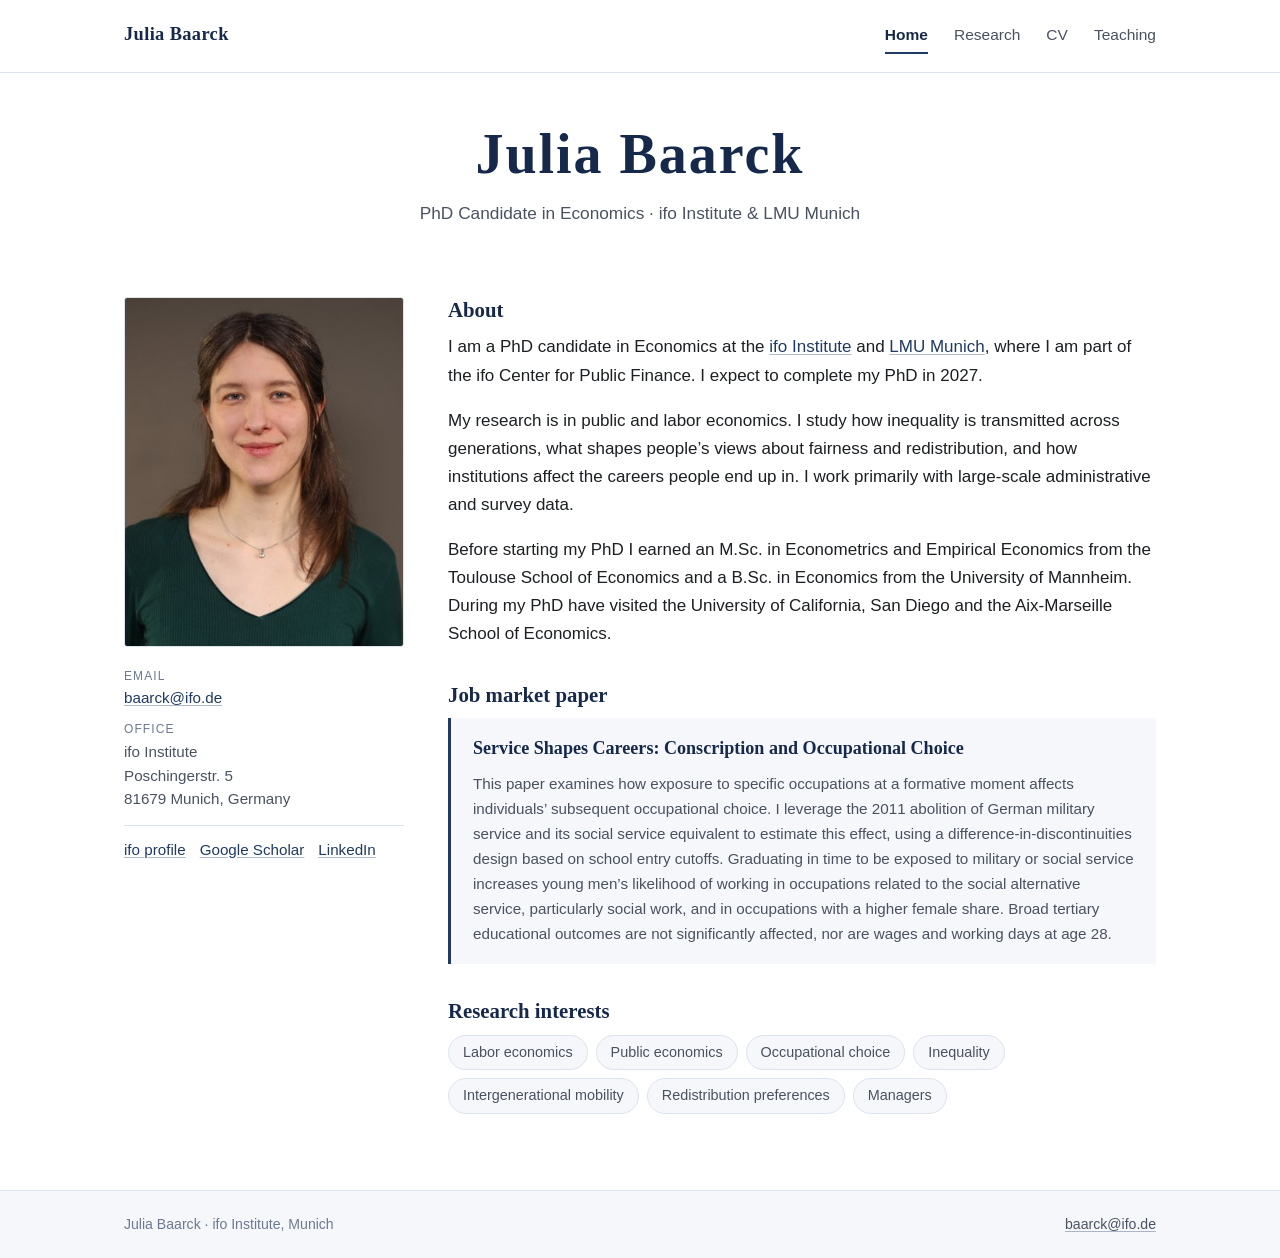
==== index.html @ 14f66bbe "Add Google site verification, robots.txt and sitemap Verification meta tag on the home page so the s" ====
﻿<!DOCTYPE html>
<html lang="en">
<head>
<meta charset="utf-8">
<meta name="viewport" content="width=device-width, initial-scale=1">
<meta name="google-site-verification" content="G9lPtcSkA3HFC1b81AgLhTa5K02w3eay-UPARLHapBk">
<title>Julia Baarck | PhD Candidate in Economics, ifo Institute &amp; LMU Munich</title>
<meta name="description" content="Julia Baarck is a PhD candidate in economics at the ifo Institute and LMU Munich, working on public economics, labor economics, inequality and intergenerational mobility.">
<link rel="canonical" href="https://juliabaarck.github.io/">
<meta property="og:type" content="website">
<meta property="og:title" content="Julia Baarck | PhD Candidate in Economics">
<meta property="og:description" content="PhD candidate at the ifo Institute and LMU Munich. Public economics, labor economics, inequality and intergenerational mobility.">
<meta property="og:url" content="https://juliabaarck.github.io/">
<meta property="og:image" content="https://juliabaarck.github.io/assets/img/julia-baarck.jpg">
<meta name="twitter:card" content="summary">
<link rel="stylesheet" href="assets/css/style.css">
</head>
<body>

<a class="skip-link" href="#main">Skip to content</a>

<header class="site-header">
  <div class="wrap">
    <a class="site-title" href="index.html">Julia Baarck</a>
    <nav class="site-nav" aria-label="Main">
      <a href="index.html" aria-current="page">Home</a>
      <a href="research.html">Research</a>
      <a href="cv.html">CV</a>
      <a href="teaching.html">Teaching</a>
    </nav>
  </div>
</header>

<div class="wrap">
  <div class="masthead">
    <h1>Julia Baarck</h1>
    <p class="role">PhD Candidate in Economics &middot; ifo Institute &amp; LMU Munich</p>
  </div>
</div>

<main id="main">
<div class="wrap">

  <div class="intro">

    <!-- Left column: photo, contact details, profile links. -->
    <aside class="intro-aside">
      <img class="portrait" src="assets/img/julia-baarck.jpg" width="380" height="475"
           alt="Portrait of Julia Baarck">

      <div class="contact">
        <p>
          <span class="label">Email</span>
          <a href="mailto:baarck@ifo.de">baarck@ifo.de</a>
        </p>
        <p>
          <span class="label">Office</span>
          ifo Institute<br>
          Poschingerstr. 5<br>
          81679 Munich, Germany
        </p>
        <p class="profile-links">
          <a href="https://www.ifo.de/baarck-j" target="_blank" rel="noopener">ifo profile</a>
          <a href="https://scholar.google.com/citations?user=0QjPz9YAAAAJ&amp;hl=en" target="_blank" rel="noopener">Google Scholar</a>
          <a href="https://www.linkedin.com/in/julia-baarck/?locale=en" target="_blank" rel="noopener">LinkedIn</a>
        </p>
      </div>
    </aside>

    <!-- Right column: bio and headline information. -->
    <div class="intro-body">

      <h2>About</h2>
      <p>
        I am a PhD candidate in Economics at the
        <a href="https://www.ifo.de/en" target="_blank" rel="noopener">ifo Institute</a> and
        <a href="https://www.en.econ.lmu.de/" target="_blank" rel="noopener">LMU Munich</a>, where I am part of the ifo Center
        for Public Finance. I expect to complete my PhD in 2027.
      </p>
      <p>
        My research is in public and labor economics. I study how inequality is transmitted
        across generations, what shapes people&rsquo;s views about fairness and redistribution,
        and how institutions affect the careers people end up in. I work primarily with
        large-scale administrative and survey data.
      </p>
      <p>
        Before starting my PhD I earned an M.Sc. in Econometrics and Empirical Economics from
        the Toulouse School of Economics and a B.Sc. in Economics from the University of
        Mannheim. During my PhD have visited the University of California, San Diego and the Aix-Marseille
        School of Economics.
      </p>

      <h2>Job market paper</h2>
      <div class="jmp-card">
        <a class="title" href="research.html#jmp">Service Shapes Careers: Conscription and Occupational Choice</a>
        <p>
          This paper examines how exposure to specific occupations at a formative moment affects
          individuals&rsquo; subsequent occupational choice. I leverage the 2011 abolition of
          German military service and its social service equivalent to estimate this effect,
          using a difference-in-discontinuities design based on school entry cutoffs. Graduating
          in time to be exposed to military or social service increases young men&rsquo;s
          likelihood of working in occupations related to the social alternative service,
          particularly social work, and in occupations with a higher female share. Broad tertiary
          educational outcomes are not significantly affected, nor are wages and working days at
          age 28.
        </p>
      </div>

      <h2>Research interests</h2>
      <ul class="interests">
        <li>Labor economics</li>
        <li>Public economics</li>
        <li>Occupational choice</li>
        <li>Inequality</li>
        <li>Intergenerational mobility</li>
        <li>Redistribution preferences</li>
        <li>Managers</li>
      </ul>

      <!-- ===================================================================
           REFERENCES  --  fill in and delete these two comment lines to show.

           Add each referee as a list item, e.g.:

      <h2>References</h2>
      <ul class="fact-list">
        <li>
          <span class="when">Advisor</span>
          <span class="what">
            Prof. Dr. Firstname Lastname &mdash; ifo Institute &amp; LMU Munich,
            <a href="mailto:name@example.org">name@example.org</a>
          </span>
        </li>
      </ul>

           =================================================================== -->

    </div>
  </div>

</div>
</main>

<footer class="site-footer">
  <div class="wrap">
    <span>Julia Baarck &middot; ifo Institute, Munich</span>
    <span><a href="mailto:baarck@ifo.de">baarck@ifo.de</a></span>
  </div>
</footer>

</body>
</html>
---- assets/css/style.css ----
/* ==========================================================================
   juliabaarck.github.io -- the site's only stylesheet.

   Deliberately dependency-free: no framework, no external fonts, no JS.
   Sections below, in order:
     1. Tokens          5. Home page
     2. Base            6. Research page
     3. Layout          7. CV page
     4. Header / nav    8. Footer
     9. Responsive
   ========================================================================== */

/* 1. Tokens ---------------------------------------------------------------- */

:root {
  /* Navy is lifted from Julia's own Stata figures so the charts sit naturally
     inside the page rather than fighting it. Crimson matches their zero-lines
     and is used only for the job-market flag. */
  --navy: #1f3b63;
  --navy-dark: #16294a;
  --crimson: #a4243b;

  --ink: #1c1f23;
  --ink-soft: #4a5260;
  --ink-faint: #6b7a90;

  --page: #ffffff;
  --tint: #f5f7fa;
  --rule: #dde3ec;

  --serif: "Iowan Old Style", "Palatino Linotype", Palatino, "Book Antiqua",
    Georgia, "Times New Roman", serif;
  --sans: -apple-system, BlinkMacSystemFont, "Segoe UI", Roboto, "Helvetica Neue",
    Arial, sans-serif;

  --measure: 1080px;   /* main content column */
  --gutter: 24px;
}

/* 2. Base ------------------------------------------------------------------ */

*,
*::before,
*::after { box-sizing: border-box; }

html { -webkit-text-size-adjust: 100%; }

body {
  margin: 0;
  background: var(--page);
  color: var(--ink);
  font-family: var(--sans);
  font-size: 17px;
  line-height: 1.65;
  text-rendering: optimizeLegibility;
  -webkit-font-smoothing: antialiased;
}

h1, h2, h3, h4 {
  font-family: var(--serif);
  font-weight: 600;
  line-height: 1.25;
  color: var(--navy-dark);
  margin: 0 0 0.5em;
}

p { margin: 0 0 1em; }
p:last-child { margin-bottom: 0; }

a {
  color: var(--navy);
  text-decoration-color: rgba(31, 59, 99, 0.35);
  text-underline-offset: 2px;
}
a:hover { color: var(--crimson); text-decoration-color: currentColor; }

a:focus-visible,
.button:focus-visible {
  outline: 2px solid var(--crimson);
  outline-offset: 2px;
  border-radius: 2px;
}

img { max-width: 100%; height: auto; display: block; }

/* Screen-reader-only text (skip link, icon labels). */
.visually-hidden {
  position: absolute;
  width: 1px; height: 1px;
  padding: 0; margin: -1px;
  overflow: hidden;
  clip: rect(0 0 0 0);
  white-space: nowrap;
  border: 0;
}

.skip-link {
  position: absolute;
  left: -9999px;
  top: 0;
  z-index: 10;
  background: var(--navy);
  color: #fff;
  padding: 10px 16px;
  text-decoration: none;
}
.skip-link:focus { left: 8px; top: 8px; color: #fff; }

/* 3. Layout ---------------------------------------------------------------- */

.wrap {
  max-width: var(--measure);
  margin: 0 auto;
  padding: 0 var(--gutter);
}

main { padding: 40px 0 8px; }

.section { margin: 0 0 52px; }
.section:last-of-type { margin-bottom: 24px; }

/* Section headings sit on a hairline rule -- the standard academic-page look,
   done with a border rather than a decorative element. */
.section > h2 {
  font-size: 1.45rem;
  letter-spacing: 0.01em;
  padding-bottom: 8px;
  margin-bottom: 26px;
  border-bottom: 2px solid var(--rule);
}

/* 4. Header / nav ---------------------------------------------------------- */

.site-header {
  border-bottom: 1px solid var(--rule);
  background: var(--page);
}

.site-header .wrap {
  display: flex;
  flex-wrap: wrap;
  align-items: baseline;
  justify-content: space-between;
  gap: 6px 28px;
  padding-top: 18px;
  padding-bottom: 18px;
}

.site-title {
  font-family: var(--serif);
  font-size: 1.15rem;
  font-weight: 600;
  color: var(--navy-dark);
  text-decoration: none;
  letter-spacing: 0.02em;
  white-space: nowrap;
}
.site-title:hover { color: var(--crimson); }

.site-nav {
  display: flex;
  flex-wrap: wrap;
  gap: 4px 26px;
}

.site-nav a {
  font-size: 0.97rem;
  text-decoration: none;
  color: var(--ink-soft);
  padding: 4px 0;
  border-bottom: 2px solid transparent;
}
.site-nav a:hover { color: var(--navy); }

.site-nav a[aria-current="page"] {
  color: var(--navy-dark);
  font-weight: 600;
  border-bottom-color: var(--navy);
}

/* 5. Home page ------------------------------------------------------------- */

.masthead {
  text-align: center;
  padding: 46px 0 30px;
}

.masthead h1 {
  font-size: clamp(2.4rem, 6vw, 3.5rem);
  letter-spacing: 0.035em;
  margin-bottom: 10px;
}

.masthead .role {
  font-size: 1.08rem;
  color: var(--ink-soft);
  margin: 0;
}

/* Photo left, text right -- collapses to a single column on narrow screens. */
.intro {
  display: grid;
  grid-template-columns: 280px 1fr;
  gap: 44px;
  align-items: start;
  padding-bottom: 8px;
}

.intro-aside { position: sticky; top: 24px; }

.portrait {
  width: 100%;
  border-radius: 3px;
  border: 1px solid var(--rule);
}

.contact {
  margin-top: 20px;
  font-size: 0.95rem;
  line-height: 1.55;
  color: var(--ink-soft);
}
.contact p { margin-bottom: 0.7em; }
.contact .label {
  display: block;
  font-size: 0.75rem;
  text-transform: uppercase;
  letter-spacing: 0.09em;
  color: var(--ink-faint);
  margin-bottom: 1px;
}

/* Plain profile links under the address -- deliberately not buttons, so they
   don't compete with the navigation at the top of the page. */
.profile-links {
  display: flex;
  flex-wrap: wrap;
  gap: 4px 14px;
  margin-top: 14px;
  padding-top: 12px;
  border-top: 1px solid var(--rule);
}

.button {
  display: inline-block;
  text-align: center;
  padding: 11px 18px;
  border-radius: 3px;
  font-size: 0.95rem;
  font-weight: 600;
  text-decoration: none;
  border: 1px solid var(--navy);
  color: var(--navy);
  background: transparent;
  transition: background-color 0.15s ease, color 0.15s ease;
}
.button:hover { background: var(--navy); color: #fff; }

.button--solid { background: var(--navy); color: #fff; }
.button--solid:hover { background: var(--navy-dark); border-color: var(--navy-dark); color: #fff; }

.intro-body > h2 {
  font-size: 1.3rem;
  margin-top: 34px;
}
.intro-body > h2:first-child { margin-top: 0; }

/* Research-interest chips. */
.interests {
  list-style: none;
  display: flex;
  flex-wrap: wrap;
  gap: 8px;
  margin: 0 0 4px;
  padding: 0;
}
.interests li {
  background: var(--tint);
  border: 1px solid var(--rule);
  border-radius: 999px;
  padding: 5px 14px;
  font-size: 0.9rem;
  color: var(--ink-soft);
}

/* The job-market paper callout on the home page. */
.jmp-card {
  border-left: 3px solid var(--navy);
  background: var(--tint);
  padding: 18px 22px;
  border-radius: 0 3px 3px 0;
}
.jmp-card .title {
  font-family: var(--serif);
  font-size: 1.13rem;
  font-weight: 600;
  color: var(--navy-dark);
  display: block;
  line-height: 1.35;
  margin-bottom: 10px;
  text-decoration: none;
}
.jmp-card .title:hover { color: var(--crimson); text-decoration: underline; }
.jmp-card p {
  font-size: 0.95rem;
  color: var(--ink-soft);
  margin: 0;
}

.fact-list {
  list-style: none;
  margin: 0;
  padding: 0;
}
.fact-list li {
  padding: 9px 0;
  border-bottom: 1px solid var(--rule);
  display: flex;
  flex-wrap: wrap;
  gap: 4px 16px;
}
.fact-list li:last-child { border-bottom: 0; }
.fact-list .when {
  /* Wide enough for the longest entry ("2016, 2019, 2020") to stay on one line. */
  flex: 0 0 136px;
  color: var(--ink-faint);
  font-size: 0.92rem;
  font-variant-numeric: tabular-nums;
}
.fact-list .what { flex: 1 1 260px; }

/* 6. Research page --------------------------------------------------------- */

.paper {
  display: grid;
  grid-template-columns: 1fr 360px;
  gap: 38px;
  align-items: start;
  padding-bottom: 34px;
  margin-bottom: 34px;
  border-bottom: 1px solid var(--rule);
}

/* Entries with no figure simply span the full width -- no empty column. */
.paper--nofigure { grid-template-columns: 1fr; }

.section .paper:last-child { border-bottom: 0; margin-bottom: 0; padding-bottom: 6px; }

.paper h3 {
  font-size: 1.22rem;
  margin-bottom: 6px;
}
.paper h3 a { text-decoration: none; }

.paper .authors {
  color: var(--ink-soft);
  font-size: 0.97rem;
  margin-bottom: 8px;
}

.paper .status {
  font-size: 0.9rem;
  font-style: italic;
  color: var(--ink-faint);
  margin-bottom: 12px;
}

/* Accepted / R&R badges read at a glance in a long list. */
.badge {
  display: inline-block;
  font-style: normal;
  font-size: 0.76rem;
  font-weight: 700;
  letter-spacing: 0.06em;
  text-transform: uppercase;
  padding: 3px 9px;
  border-radius: 3px;
  background: rgba(31, 59, 99, 0.08);
  color: var(--navy);
  margin-right: 8px;
  vertical-align: 1px;
}
.abstract {
  font-size: 0.97rem;
  color: var(--ink-soft);
  margin-bottom: 14px;
}

.paper-links {
  display: flex;
  flex-wrap: wrap;
  gap: 8px 10px;
  margin: 0;
  padding: 0;
  list-style: none;
}
.paper-links a {
  display: inline-block;
  font-size: 0.87rem;
  font-weight: 600;
  text-decoration: none;
  padding: 5px 13px;
  border: 1px solid var(--rule);
  border-radius: 3px;
  color: var(--navy);
  background: var(--page);
}
.paper-links a:hover {
  background: var(--navy);
  border-color: var(--navy);
  color: #fff;
}

/* Press pickup, listed under a paper's own links. Deliberately lighter than
   .paper-links so the paper itself stays the primary call to action. */
.media {
  display: flex;
  flex-wrap: wrap;
  align-items: baseline;
  gap: 4px 14px;
  margin: 12px 0 0;
  font-size: 0.89rem;
}
.media-label {
  font-size: 0.72rem;
  text-transform: uppercase;
  letter-spacing: 0.1em;
  color: var(--ink-faint);
}
.media a { color: var(--ink-soft); }
.media a:hover { color: var(--crimson); }

.compact-list .media { margin-top: 8px; }

.paper-figure { margin: 0; }
.paper-figure img {
  width: 100%;
  border: 1px solid var(--rule);
  border-radius: 3px;
  background: #fff;
}
.paper-figure figcaption {
  font-size: 0.82rem;
  color: var(--ink-faint);
  margin-top: 8px;
  line-height: 1.45;
}

/* Policy work and other compact lists. */
.compact-list { list-style: none; margin: 0; padding: 0; }
.compact-list > li {
  padding: 14px 0;
  border-bottom: 1px solid var(--rule);
}
.compact-list > li:last-child { border-bottom: 0; }
.compact-list .title {
  font-family: var(--serif);
  font-size: 1.05rem;
  font-weight: 600;
  color: var(--navy-dark);
  display: block;
  margin-bottom: 3px;
  line-height: 1.35;
}
.compact-list .meta {
  font-size: 0.92rem;
  color: var(--ink-soft);
}

.lede {
  font-size: 1.02rem;
  color: var(--ink-soft);
  max-width: 68ch;
  margin-bottom: 34px;
}

.page-title {
  font-size: clamp(1.9rem, 4.5vw, 2.5rem);
  margin: 30px 0 10px;
}

/* 7. CV page --------------------------------------------------------------- */

.cv-actions {
  display: flex;
  flex-wrap: wrap;
  align-items: center;
  gap: 14px 18px;
  margin-bottom: 34px;
}
.cv-actions .button { padding: 12px 24px; }
.cv-actions .updated {
  font-size: 0.9rem;
  color: var(--ink-faint);
}

/* Page images rather than an embedded PDF viewer: they paint immediately and
   behave the same in every browser. */
.cv-pages {
  display: flex;
  flex-direction: column;
  gap: 24px;
  margin: 0 0 8px;
  max-width: 860px;
}
.cv-pages a { display: block; }
.cv-pages img {
  width: 100%;
  border: 1px solid var(--rule);
  border-radius: 3px;
  box-shadow: 0 1px 4px rgba(28, 31, 35, 0.07);
}
.cv-pages a:hover img { border-color: var(--navy); }

.cv-hint {
  margin-top: 14px;
  font-size: 0.88rem;
  color: var(--ink-faint);
}

/* 8. Footer ---------------------------------------------------------------- */

.site-footer {
  margin-top: 56px;
  border-top: 1px solid var(--rule);
  background: var(--tint);
}
.site-footer .wrap {
  display: flex;
  flex-wrap: wrap;
  justify-content: space-between;
  gap: 6px 24px;
  padding-top: 22px;
  padding-bottom: 22px;
  font-size: 0.88rem;
  color: var(--ink-faint);
}
.site-footer a { color: var(--ink-soft); }

/* 9. Responsive ------------------------------------------------------------ */

@media (max-width: 900px) {
  .paper { grid-template-columns: 1fr 300px; gap: 30px; }
  .intro { grid-template-columns: 240px 1fr; gap: 34px; }
}

@media (max-width: 760px) {
  body { font-size: 16px; }
  main { padding-top: 26px; }
  .masthead { padding: 32px 0 24px; }

  .intro { grid-template-columns: 1fr; gap: 28px; }
  .intro-aside {
    position: static;
    max-width: 260px;
    margin: 0 auto;
    text-align: center;
  }
  .contact .label { justify-content: center; }

  /* Figure moves below the text on narrow screens, matching reading order. */
  .paper { grid-template-columns: 1fr; gap: 22px; }
  .paper-figure { max-width: 460px; }

  .section { margin-bottom: 40px; }
  .fact-list .when { flex-basis: 100%; }
}

@media (max-width: 420px) {
  :root { --gutter: 18px; }
  .site-header .wrap { flex-direction: column; align-items: flex-start; }
  .site-nav { gap: 4px 18px; }
}

/* Printing the CV page or research list should not waste ink on chrome. */
@media print {
  .site-header, .site-footer, .cv-actions, .skip-link { display: none; }
  body { font-size: 11pt; }
  .paper { break-inside: avoid; border-bottom: 0; }
  a { text-decoration: none; color: var(--ink); }
}
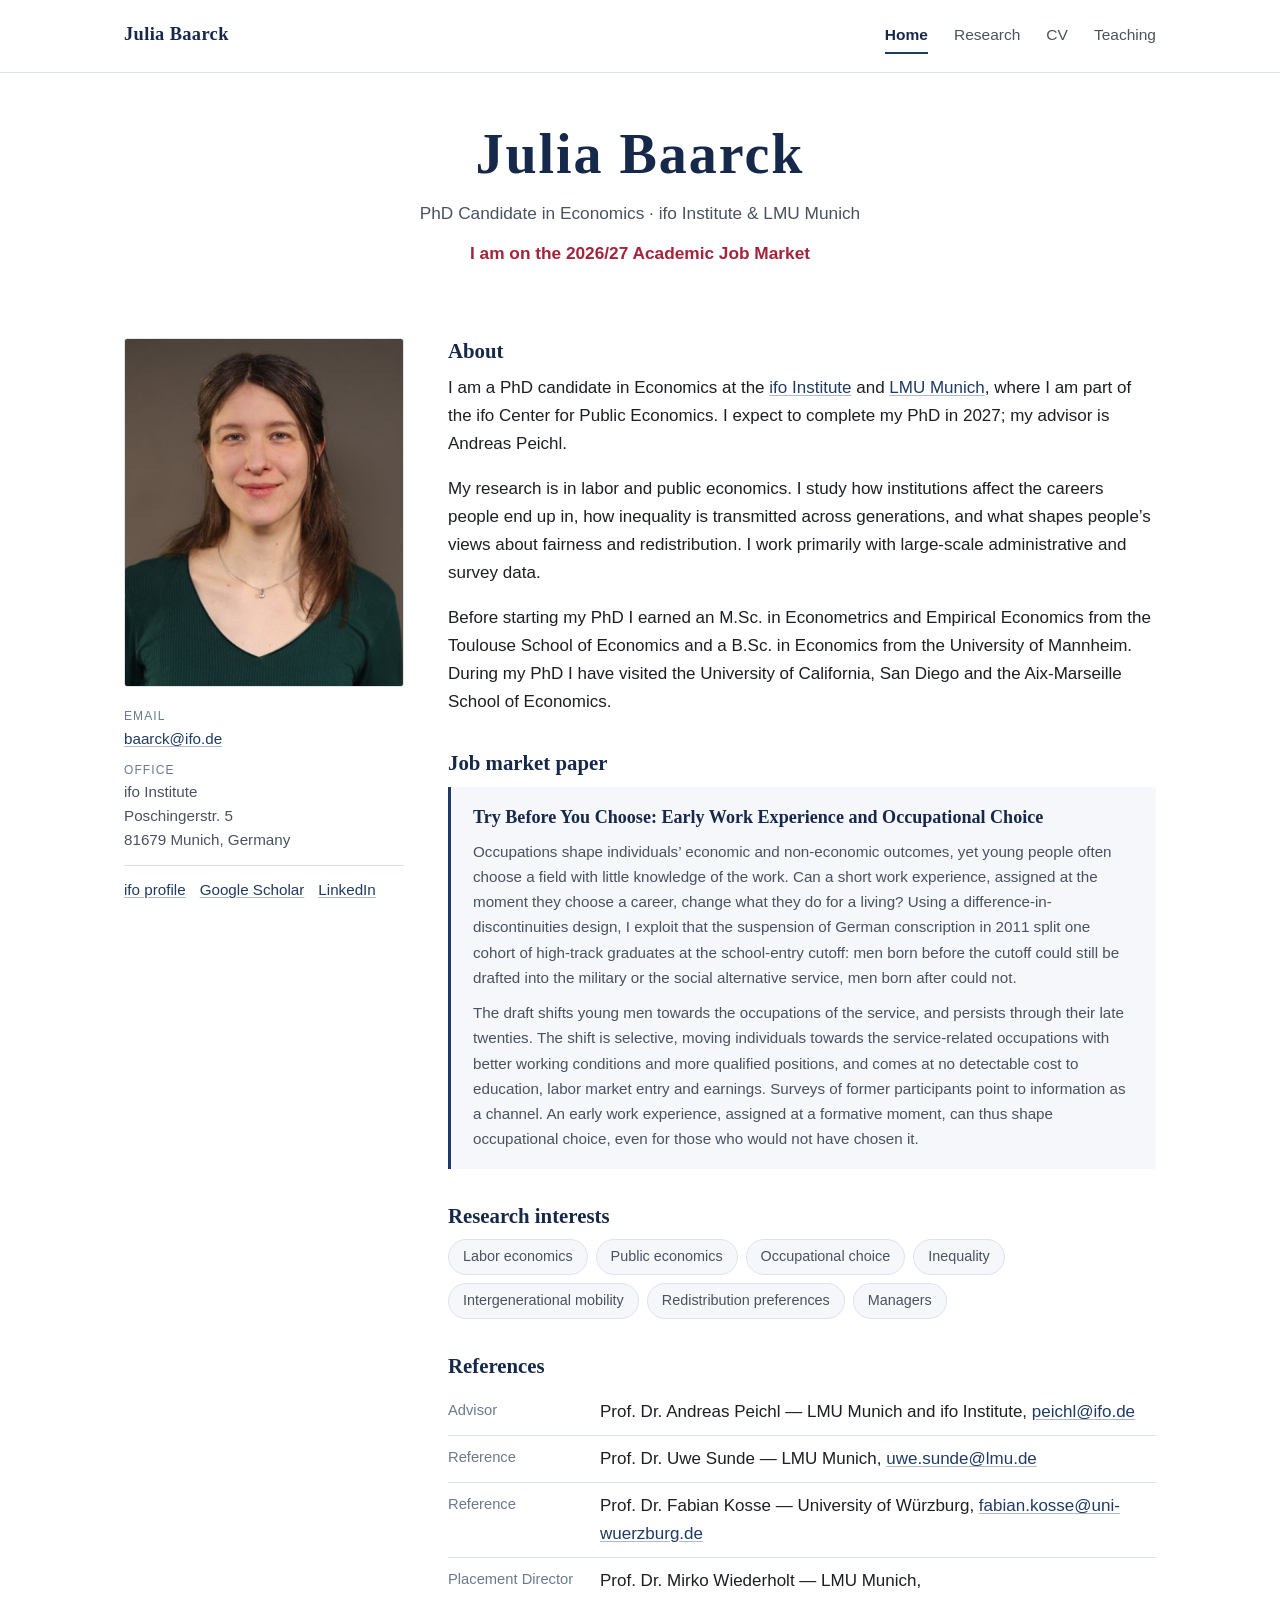
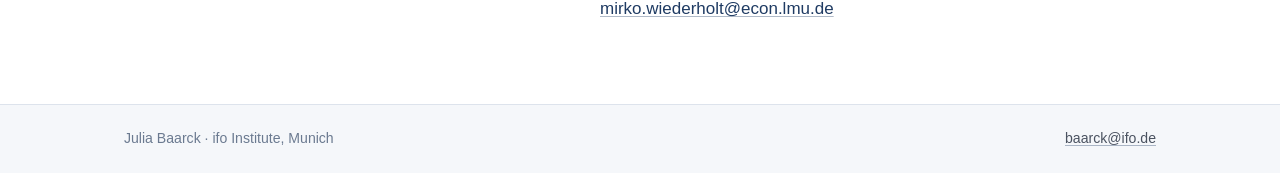
==== commit 5df0bde8: "Update site to new CV for the 2026/27 job market - Replace CV PDF and regenerate CV page images - Ho" ====
--- a/index.html
+++ b/index.html
@@ -35,6 +35,7 @@
   <div class="masthead">
     <h1>Julia Baarck</h1>
     <p class="role">PhD Candidate in Economics &middot; ifo Institute &amp; LMU Munich</p>
+    <p class="job-market">I am on the 2026/27 Academic Job Market</p>
   </div>
 </div>
 
@@ -75,34 +76,40 @@
         I am a PhD candidate in Economics at the
         <a href="https://www.ifo.de/en" target="_blank" rel="noopener">ifo Institute</a> and
         <a href="https://www.en.econ.lmu.de/" target="_blank" rel="noopener">LMU Munich</a>, where I am part of the ifo Center
-        for Public Finance. I expect to complete my PhD in 2027.
+        for Public Economics. I expect to complete my PhD in 2027; my advisor is Andreas Peichl.
       </p>
       <p>
-        My research is in public and labor economics. I study how inequality is transmitted
-        across generations, what shapes people&rsquo;s views about fairness and redistribution,
-        and how institutions affect the careers people end up in. I work primarily with
+        My research is in labor and public economics. I study how institutions affect the careers people end up in, how inequality is transmitted
+        across generations, and what shapes people&rsquo;s views about fairness and redistribution. I work primarily with
         large-scale administrative and survey data.
       </p>
       <p>
         Before starting my PhD I earned an M.Sc. in Econometrics and Empirical Economics from
         the Toulouse School of Economics and a B.Sc. in Economics from the University of
-        Mannheim. During my PhD have visited the University of California, San Diego and the Aix-Marseille
+        Mannheim. During my PhD I have visited the University of California, San Diego and the Aix-Marseille
         School of Economics.
       </p>
 
       <h2>Job market paper</h2>
       <div class="jmp-card">
-        <a class="title" href="research.html#jmp">Service Shapes Careers: Conscription and Occupational Choice</a>
+        <a class="title" href="research.html#jmp">Try Before You Choose: Early Work Experience and Occupational Choice</a>
         <p>
-          This paper examines how exposure to specific occupations at a formative moment affects
-          individuals&rsquo; subsequent occupational choice. I leverage the 2011 abolition of
-          German military service and its social service equivalent to estimate this effect,
-          using a difference-in-discontinuities design based on school entry cutoffs. Graduating
-          in time to be exposed to military or social service increases young men&rsquo;s
-          likelihood of working in occupations related to the social alternative service,
-          particularly social work, and in occupations with a higher female share. Broad tertiary
-          educational outcomes are not significantly affected, nor are wages and working days at
-          age 28.
+          Occupations shape individuals&rsquo; economic and non-economic outcomes, yet young people
+          often choose a field with little knowledge of the work. Can a short work experience,
+          assigned at the moment they choose a career, change what they do for a living? Using a
+          difference-in-discontinuities design, I exploit that the suspension of German conscription
+          in 2011 split one cohort of high-track graduates at the school-entry cutoff: men born
+          before the cutoff could still be drafted into the military or the social alternative
+          service, men born after could not.
+        </p>
+        <p>
+          The draft shifts young men towards the occupations of the service, and persists through
+          their late twenties. The shift is selective, moving individuals towards the
+          service-related occupations with better working conditions and more qualified positions,
+          and comes at no detectable cost to education, labor market entry and earnings. Surveys of
+          former participants point to information as a channel. An early work experience, assigned
+          at a formative moment, can thus shape occupational choice, even for those who would not
+          have chosen it.
         </p>
       </div>
 
@@ -117,23 +124,37 @@
         <li>Managers</li>
       </ul>
 
-      <!-- ===================================================================
-           REFERENCES  --  fill in and delete these two comment lines to show.
-
-           Add each referee as a list item, e.g.:
-
       <h2>References</h2>
       <ul class="fact-list">
         <li>
           <span class="when">Advisor</span>
           <span class="what">
-            Prof. Dr. Firstname Lastname &mdash; ifo Institute &amp; LMU Munich,
-            <a href="mailto:name@example.org">name@example.org</a>
+            Prof. Dr. Andreas Peichl &mdash; LMU Munich and ifo Institute,
+            <a href="mailto:peichl@ifo.de">peichl@ifo.de</a>
+          </span>
+        </li>
+        <li>
+          <span class="when">Reference</span>
+          <span class="what">
+            Prof. Dr. Uwe Sunde &mdash; LMU Munich,
+            <a href="mailto:uwe.sunde@lmu.de">uwe.sunde@lmu.de</a>
+          </span>
+        </li>
+        <li>
+          <span class="when">Reference</span>
+          <span class="what">
+            Prof. Dr. Fabian Kosse &mdash; University of W&uuml;rzburg,
+            <a href="mailto:fabian.kosse@uni-wuerzburg.de">fabian.kosse@uni-wuerzburg.de</a>
+          </span>
+        </li>
+        <li>
+          <span class="when">Placement Director</span>
+          <span class="what">
+            Prof. Dr. Mirko Wiederholt &mdash; LMU Munich,
+            <a href="mailto:mirko.wiederholt@econ.lmu.de">mirko.wiederholt@econ.lmu.de</a>
           </span>
         </li>
       </ul>
-
-           =================================================================== -->
 
     </div>
   </div>
--- a/assets/css/style.css
+++ b/assets/css/style.css
@@ -197,6 +197,13 @@
   margin: 0;
 }
 
+.masthead .job-market {
+  margin: 12px 0 0;
+  font-size: 1.08rem;
+  color: var(--crimson);
+  font-weight: 600;
+}
+
 /* Photo left, text right -- collapses to a single column on narrow screens. */
 .intro {
   display: grid;
@@ -306,6 +313,7 @@
   color: var(--ink-soft);
   margin: 0;
 }
+.jmp-card p + p { margin-top: 0.7em; }
 
 .fact-list {
   list-style: none;
@@ -445,6 +453,20 @@
   margin-top: 8px;
   line-height: 1.45;
 }
+/* Multi-panel figures: a title over the whole figure, a label over each panel. */
+.paper-figure .figure-title {
+  font-size: 0.88rem;
+  font-weight: 600;
+  color: var(--ink-soft);
+  margin: 0 0 8px;
+  line-height: 1.4;
+}
+.paper-figure .panel-label {
+  font-size: 0.8rem;
+  color: var(--ink-faint);
+  margin: 10px 0 4px;
+}
+.paper-figure .figure-title + .panel-label { margin-top: 0; }
 
 /* Policy work and other compact lists. */
 .compact-list { list-style: none; margin: 0; padding: 0; }
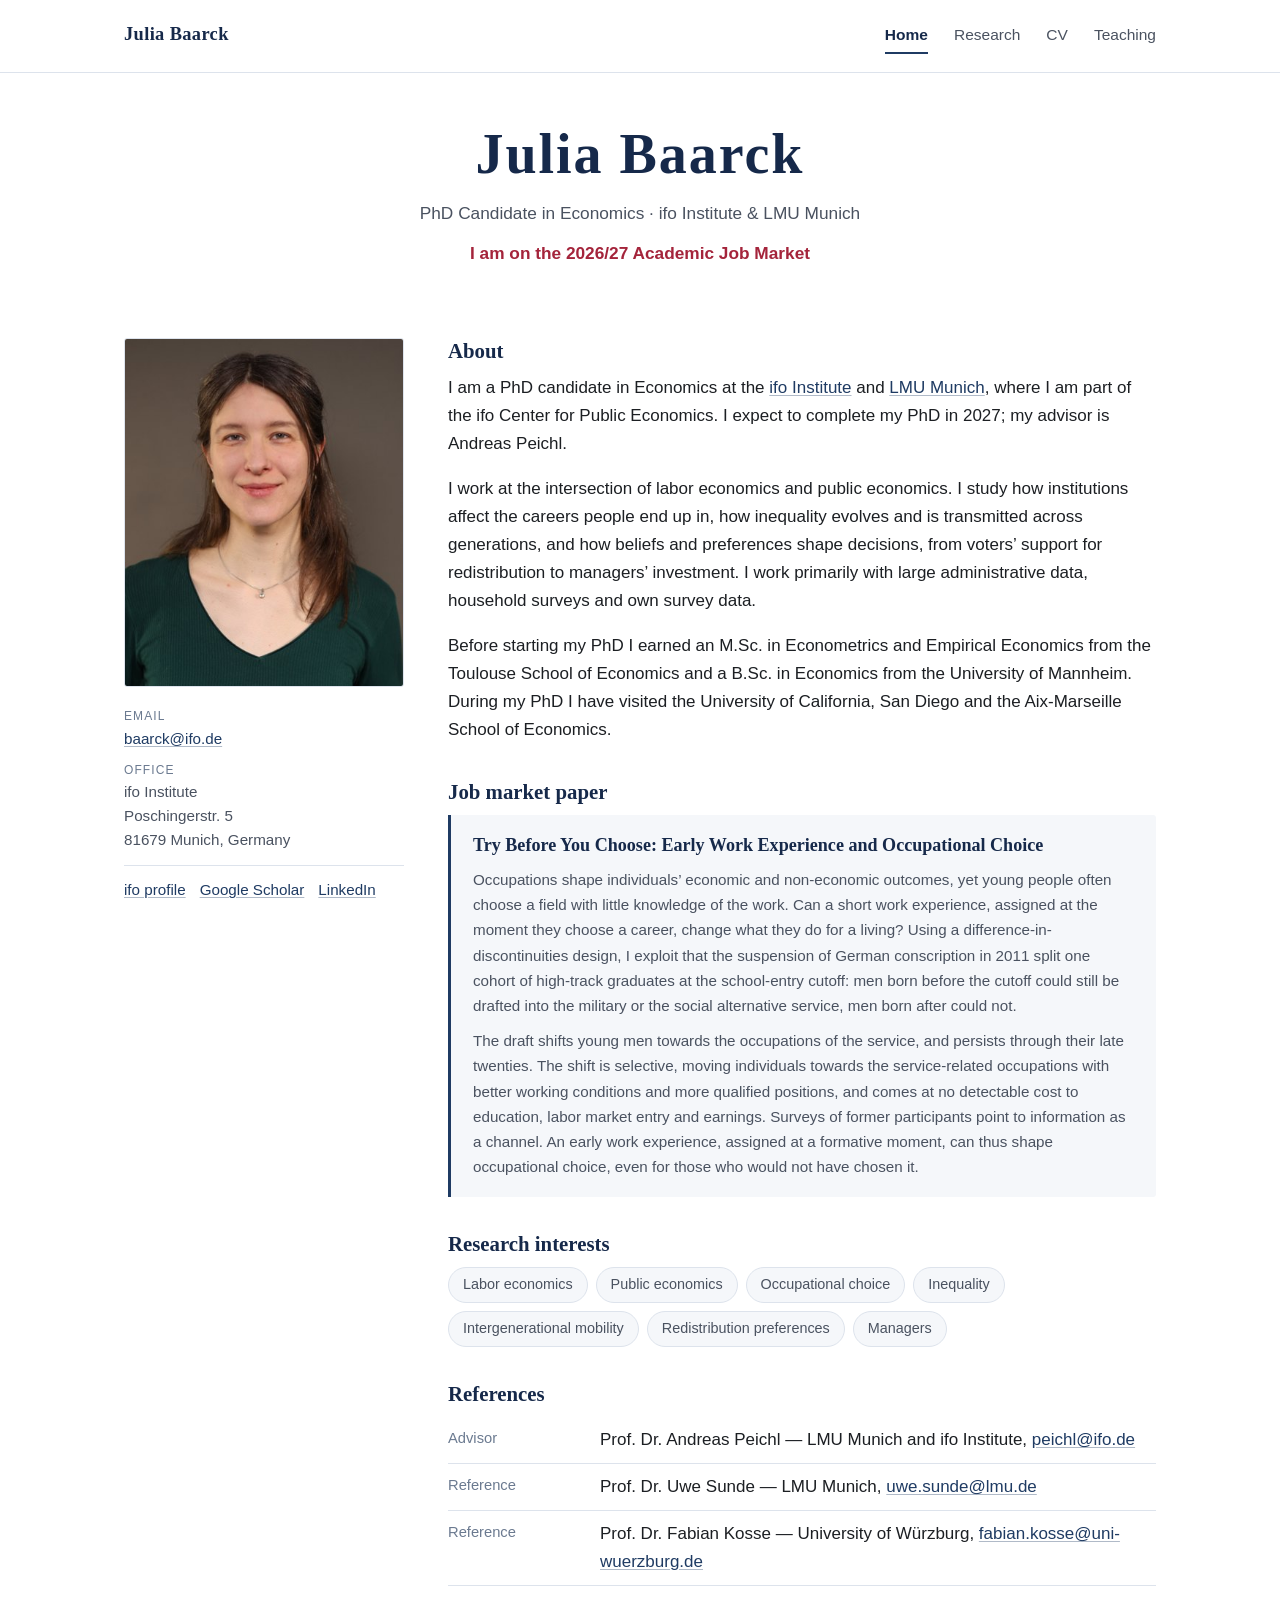
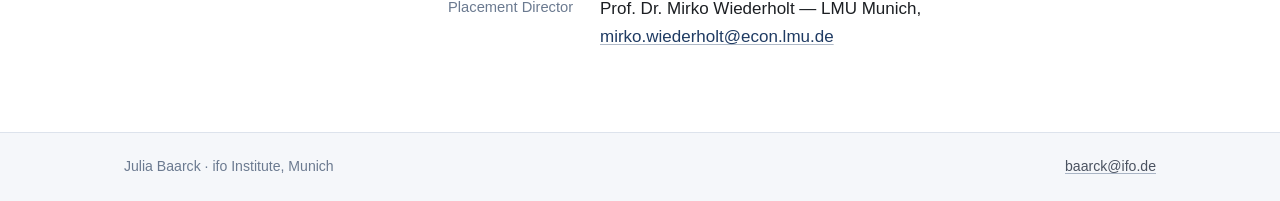
==== commit e65253f6: "Update CV, ERIR seminar dates and research descriptions - New CV PDF and page images (ERIR seminar 2" ====
--- a/index.html
+++ b/index.html
@@ -79,9 +79,10 @@
         for Public Economics. I expect to complete my PhD in 2027; my advisor is Andreas Peichl.
       </p>
       <p>
-        My research is in labor and public economics. I study how institutions affect the careers people end up in, how inequality is transmitted
-        across generations, and what shapes people&rsquo;s views about fairness and redistribution. I work primarily with
-        large-scale administrative and survey data.
+        I work at the intersection of labor economics and public economics. I study how institutions affect the careers people end up in,
+        how inequality evolves and is transmitted across generations, and how beliefs and preferences shape decisions, from voters&rsquo;
+        support for redistribution to managers&rsquo; investment. I work primarily with large administrative data, household surveys
+        and own survey data.
       </p>
       <p>
         Before starting my PhD I earned an M.Sc. in Econometrics and Empirical Economics from
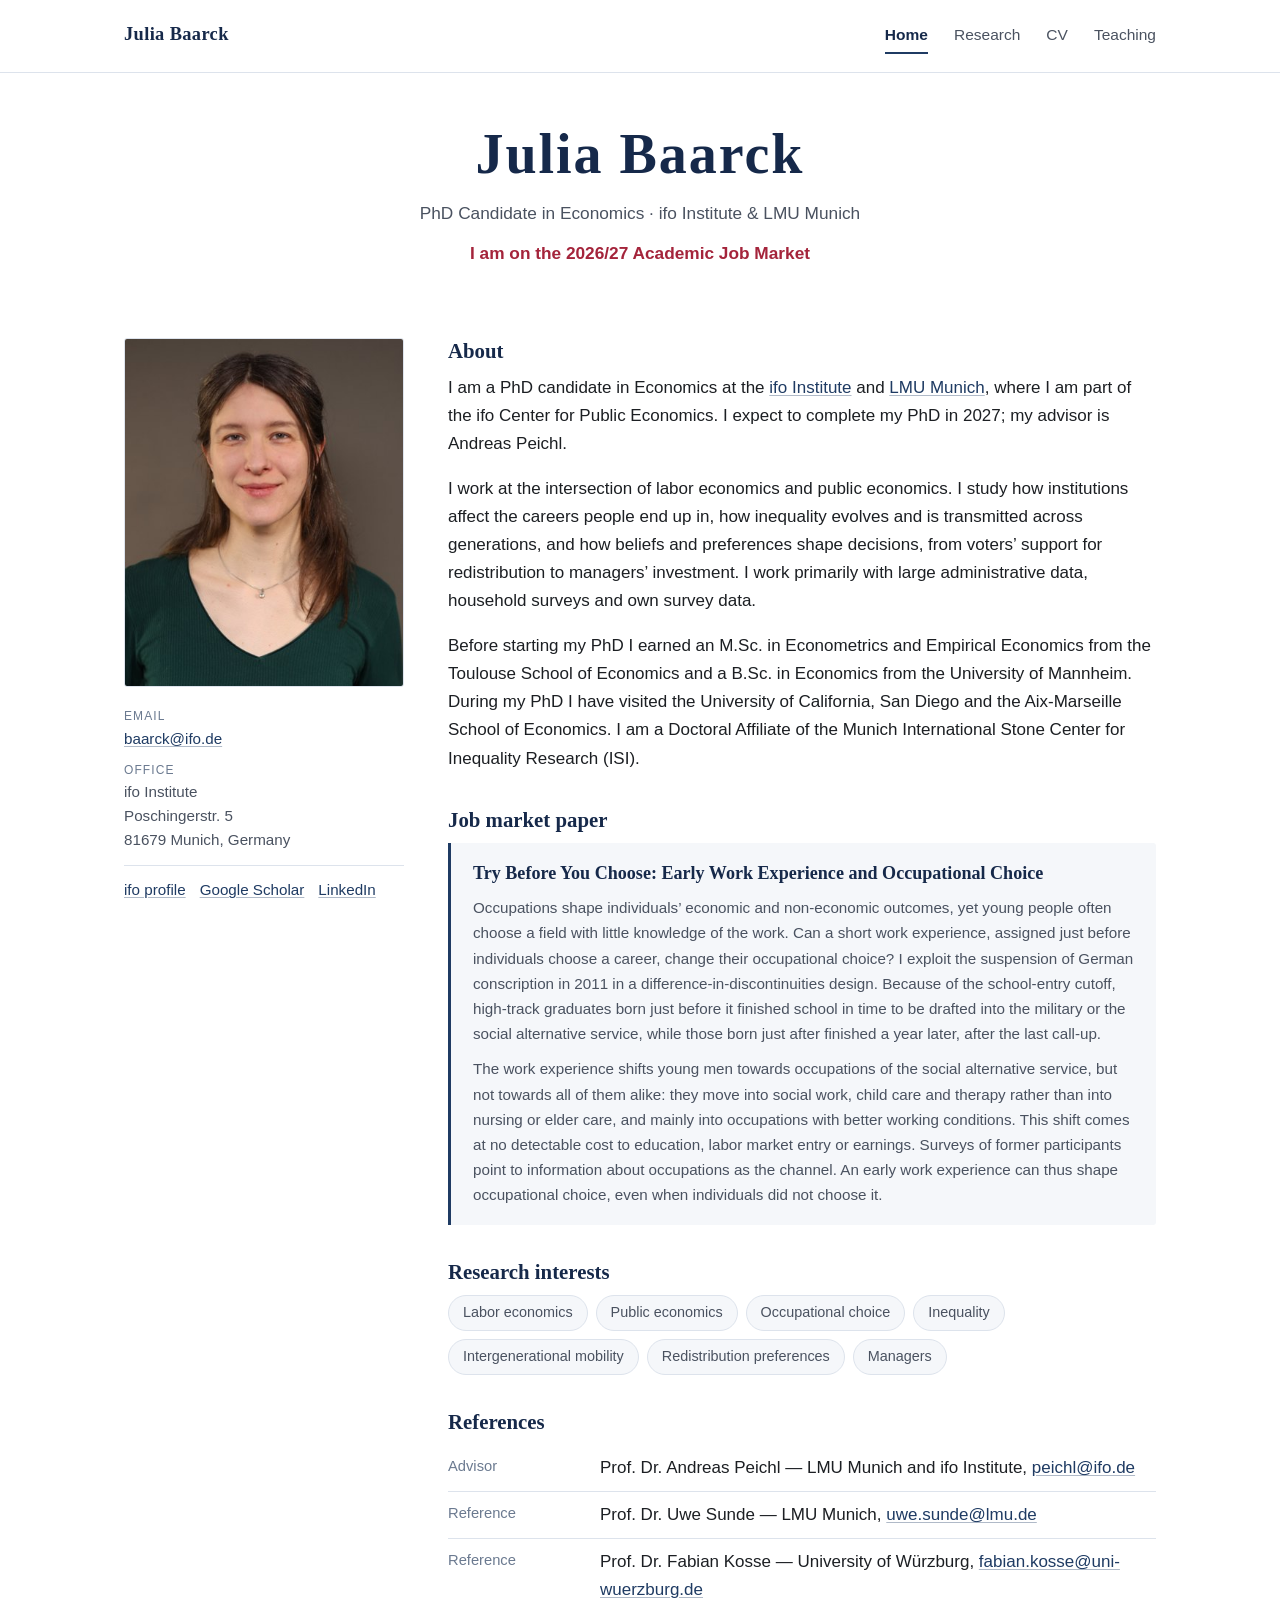
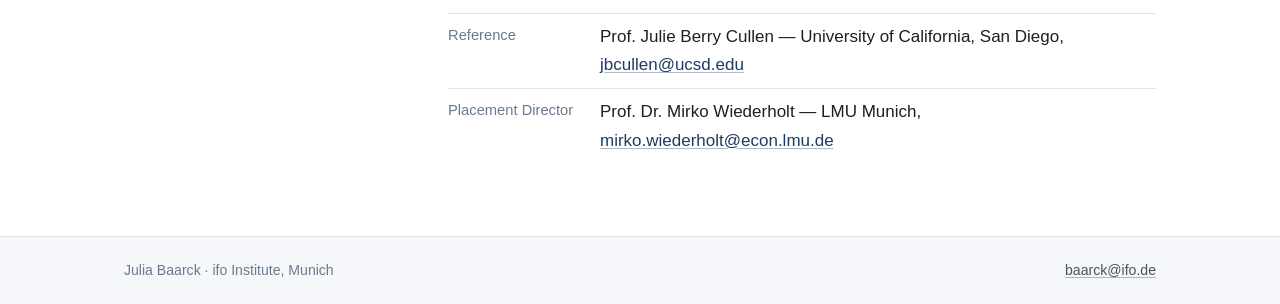
==== commit 3acb688f: "Add funded projects, media and ISI; update JMP abstract and CV - Research page: ifo Schnelldienst ar" ====
--- a/index.html
+++ b/index.html
@@ -88,29 +88,31 @@
         Before starting my PhD I earned an M.Sc. in Econometrics and Empirical Economics from
         the Toulouse School of Economics and a B.Sc. in Economics from the University of
         Mannheim. During my PhD I have visited the University of California, San Diego and the Aix-Marseille
-        School of Economics.
+        School of Economics. I am a Doctoral Affiliate of the Munich International Stone Center for
+        Inequality Research (ISI).
       </p>
 
       <h2>Job market paper</h2>
       <div class="jmp-card">
         <a class="title" href="research.html#jmp">Try Before You Choose: Early Work Experience and Occupational Choice</a>
         <p>
-          Occupations shape individuals&rsquo; economic and non-economic outcomes, yet young people
-          often choose a field with little knowledge of the work. Can a short work experience,
-          assigned at the moment they choose a career, change what they do for a living? Using a
-          difference-in-discontinuities design, I exploit that the suspension of German conscription
-          in 2011 split one cohort of high-track graduates at the school-entry cutoff: men born
-          before the cutoff could still be drafted into the military or the social alternative
-          service, men born after could not.
+          Occupations shape individuals&rsquo; economic and non-economic outcomes, yet young
+          people often choose a field with little knowledge of the work. Can a short work
+          experience, assigned just before individuals choose a career, change their
+          occupational choice? I exploit the suspension of German conscription in 2011 in a
+          difference-in-discontinuities design. Because of the school-entry cutoff, high-track
+          graduates born just before it finished school in time to be drafted into the military
+          or the social alternative service, while those born just after finished a year later,
+          after the last call-up.
         </p>
         <p>
-          The draft shifts young men towards the occupations of the service, and persists through
-          their late twenties. The shift is selective, moving individuals towards the
-          service-related occupations with better working conditions and more qualified positions,
-          and comes at no detectable cost to education, labor market entry and earnings. Surveys of
-          former participants point to information as a channel. An early work experience, assigned
-          at a formative moment, can thus shape occupational choice, even for those who would not
-          have chosen it.
+          The work experience shifts young men towards occupations of the social alternative
+          service, but not towards all of them alike: they move into social work, child care and
+          therapy rather than into nursing or elder care, and mainly into occupations with
+          better working conditions. This shift comes at no detectable cost to education, labor
+          market entry or earnings. Surveys of former participants point to information about
+          occupations as the channel. An early work experience can thus shape occupational
+          choice, even when individuals did not choose it.
         </p>
       </div>
 
@@ -149,6 +151,13 @@
           </span>
         </li>
         <li>
+          <span class="when">Reference</span>
+          <span class="what">
+            Prof. Julie Berry Cullen &mdash; University of California, San Diego,
+            <a href="mailto:jbcullen@ucsd.edu">jbcullen@ucsd.edu</a>
+          </span>
+        </li>
+        <li>
           <span class="when">Placement Director</span>
           <span class="what">
             Prof. Dr. Mirko Wiederholt &mdash; LMU Munich,
--- a/assets/css/style.css
+++ b/assets/css/style.css
@@ -116,17 +116,18 @@
 
 main { padding: 40px 0 8px; }
 
-.section { margin: 0 0 52px; }
+.section { margin: 0 0 76px; }
 .section:last-of-type { margin-bottom: 24px; }
 
-/* Section headings sit on a hairline rule -- the standard academic-page look,
-   done with a border rather than a decorative element. */
+/* Section headings sit on a rule -- the standard academic-page look, done with
+   a border rather than a decorative element. Clearly larger than the paper
+   titles (h3) so the sections read as separate blocks. */
 .section > h2 {
-  font-size: 1.45rem;
+  font-size: 1.95rem;
   letter-spacing: 0.01em;
-  padding-bottom: 8px;
-  margin-bottom: 26px;
-  border-bottom: 2px solid var(--rule);
+  padding-bottom: 10px;
+  margin-bottom: 32px;
+  border-bottom: 2px solid var(--navy-dark);
 }
 
 /* 4. Header / nav ---------------------------------------------------------- */
@@ -355,7 +356,7 @@
 .section .paper:last-child { border-bottom: 0; margin-bottom: 0; padding-bottom: 6px; }
 
 .paper h3 {
-  font-size: 1.22rem;
+  font-size: 1.15rem;
   margin-bottom: 6px;
 }
 .paper h3 a { text-decoration: none; }
@@ -489,6 +490,13 @@
   color: var(--ink-soft);
 }
 
+/* Short lead-in sentence under a section heading, above a list. */
+.section-intro {
+  color: var(--ink-soft);
+  max-width: 68ch;
+  margin-bottom: 18px;
+}
+
 .lede {
   font-size: 1.02rem;
   color: var(--ink-soft);
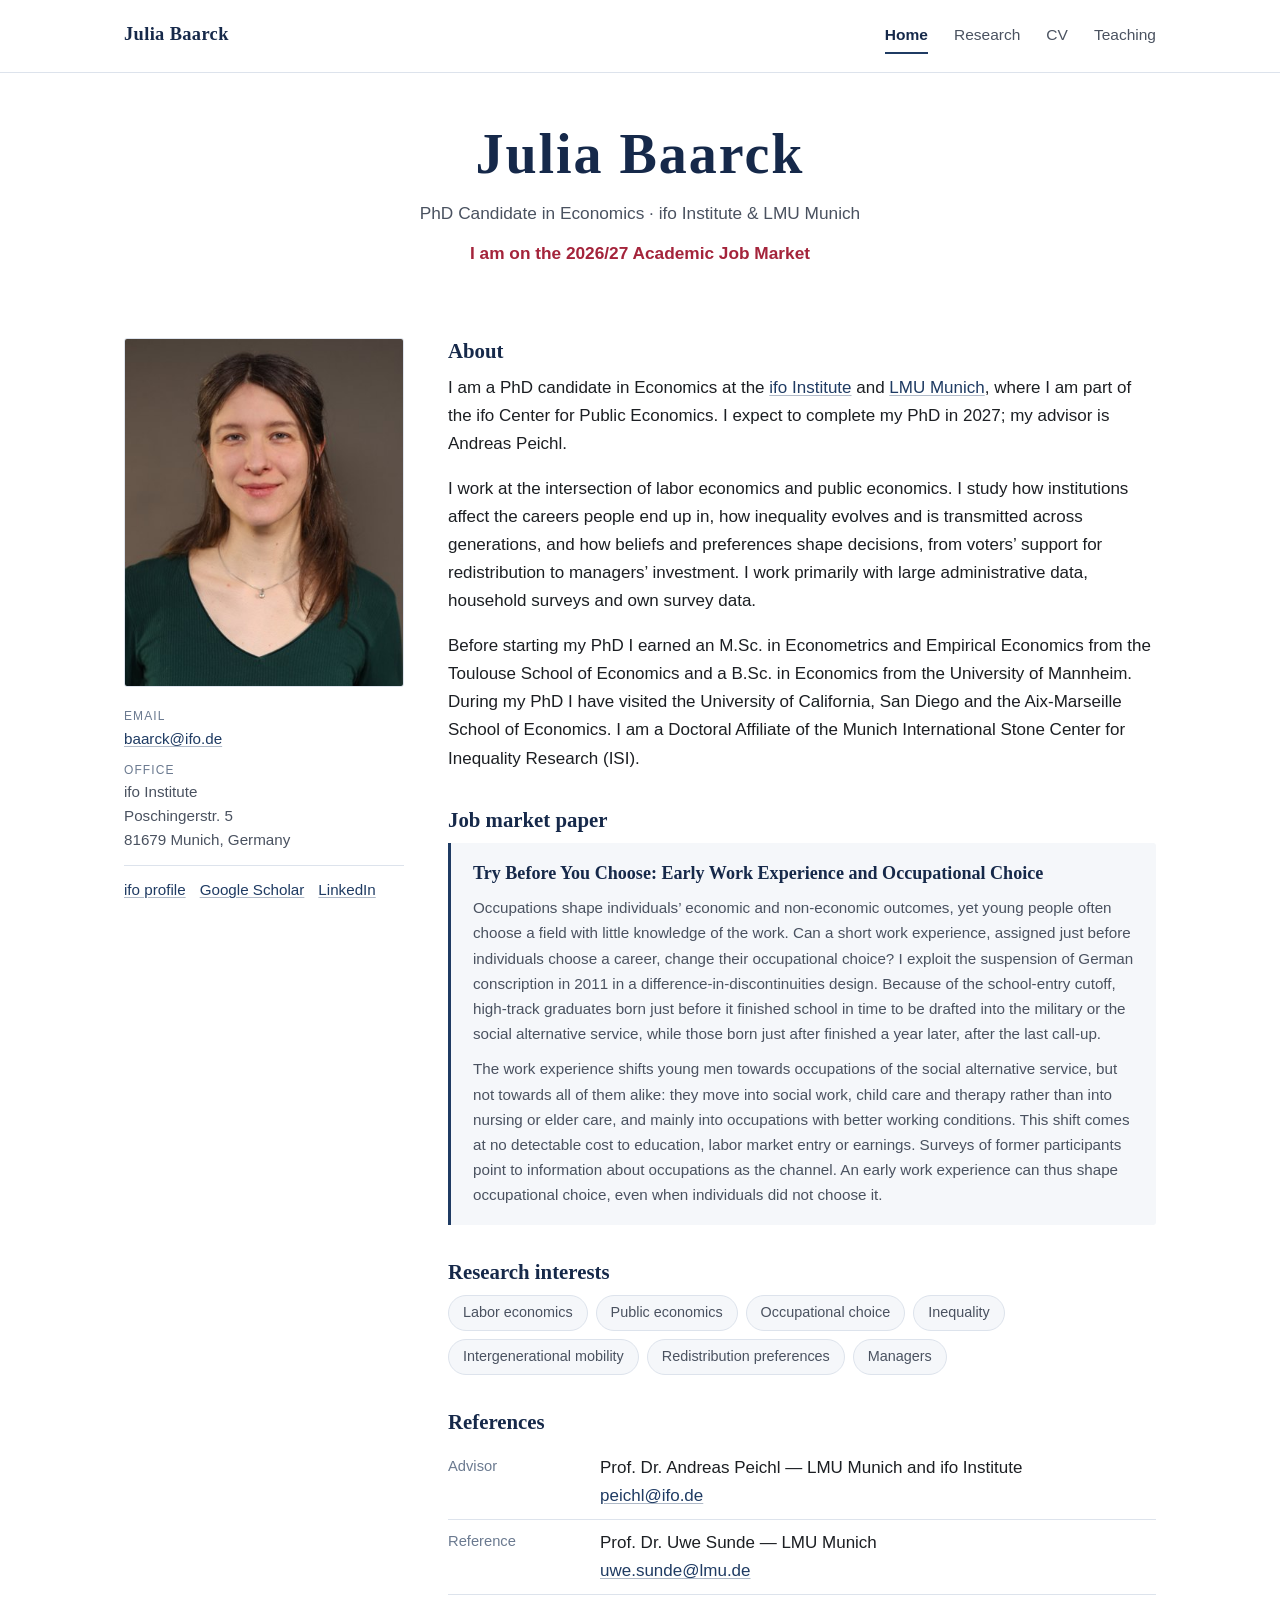
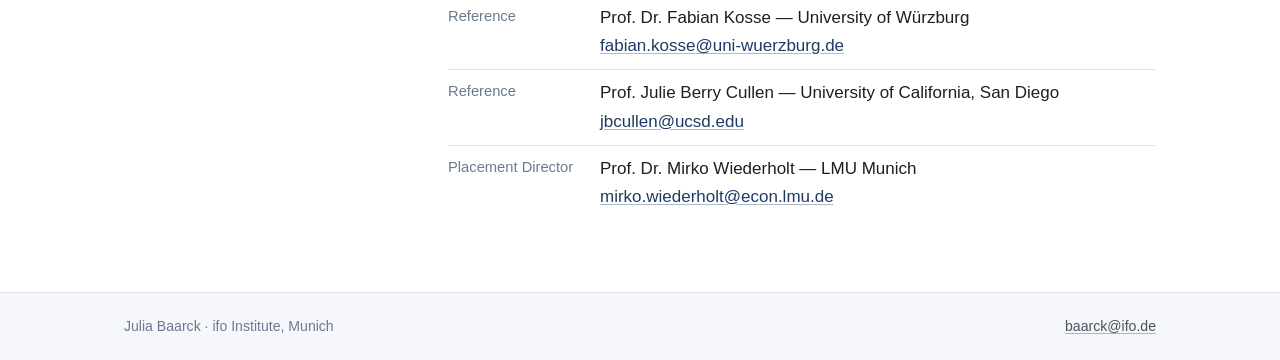
==== commit 72cba7cf: "Put reference emails on their own line; fix SR interview topic Co-Authored-By: Claude Opus 5.5 <nore" ====
--- a/index.html
+++ b/index.html
@@ -132,35 +132,35 @@
         <li>
           <span class="when">Advisor</span>
           <span class="what">
-            Prof. Dr. Andreas Peichl &mdash; LMU Munich and ifo Institute,
+            Prof. Dr. Andreas Peichl &mdash; LMU Munich and ifo Institute<br>
             <a href="mailto:peichl@ifo.de">peichl@ifo.de</a>
           </span>
         </li>
         <li>
           <span class="when">Reference</span>
           <span class="what">
-            Prof. Dr. Uwe Sunde &mdash; LMU Munich,
+            Prof. Dr. Uwe Sunde &mdash; LMU Munich<br>
             <a href="mailto:uwe.sunde@lmu.de">uwe.sunde@lmu.de</a>
           </span>
         </li>
         <li>
           <span class="when">Reference</span>
           <span class="what">
-            Prof. Dr. Fabian Kosse &mdash; University of W&uuml;rzburg,
+            Prof. Dr. Fabian Kosse &mdash; University of W&uuml;rzburg<br>
             <a href="mailto:fabian.kosse@uni-wuerzburg.de">fabian.kosse@uni-wuerzburg.de</a>
           </span>
         </li>
         <li>
           <span class="when">Reference</span>
           <span class="what">
-            Prof. Julie Berry Cullen &mdash; University of California, San Diego,
+            Prof. Julie Berry Cullen &mdash; University of California, San Diego<br>
             <a href="mailto:jbcullen@ucsd.edu">jbcullen@ucsd.edu</a>
           </span>
         </li>
         <li>
           <span class="when">Placement Director</span>
           <span class="what">
-            Prof. Dr. Mirko Wiederholt &mdash; LMU Munich,
+            Prof. Dr. Mirko Wiederholt &mdash; LMU Munich<br>
             <a href="mailto:mirko.wiederholt@econ.lmu.de">mirko.wiederholt@econ.lmu.de</a>
           </span>
         </li>
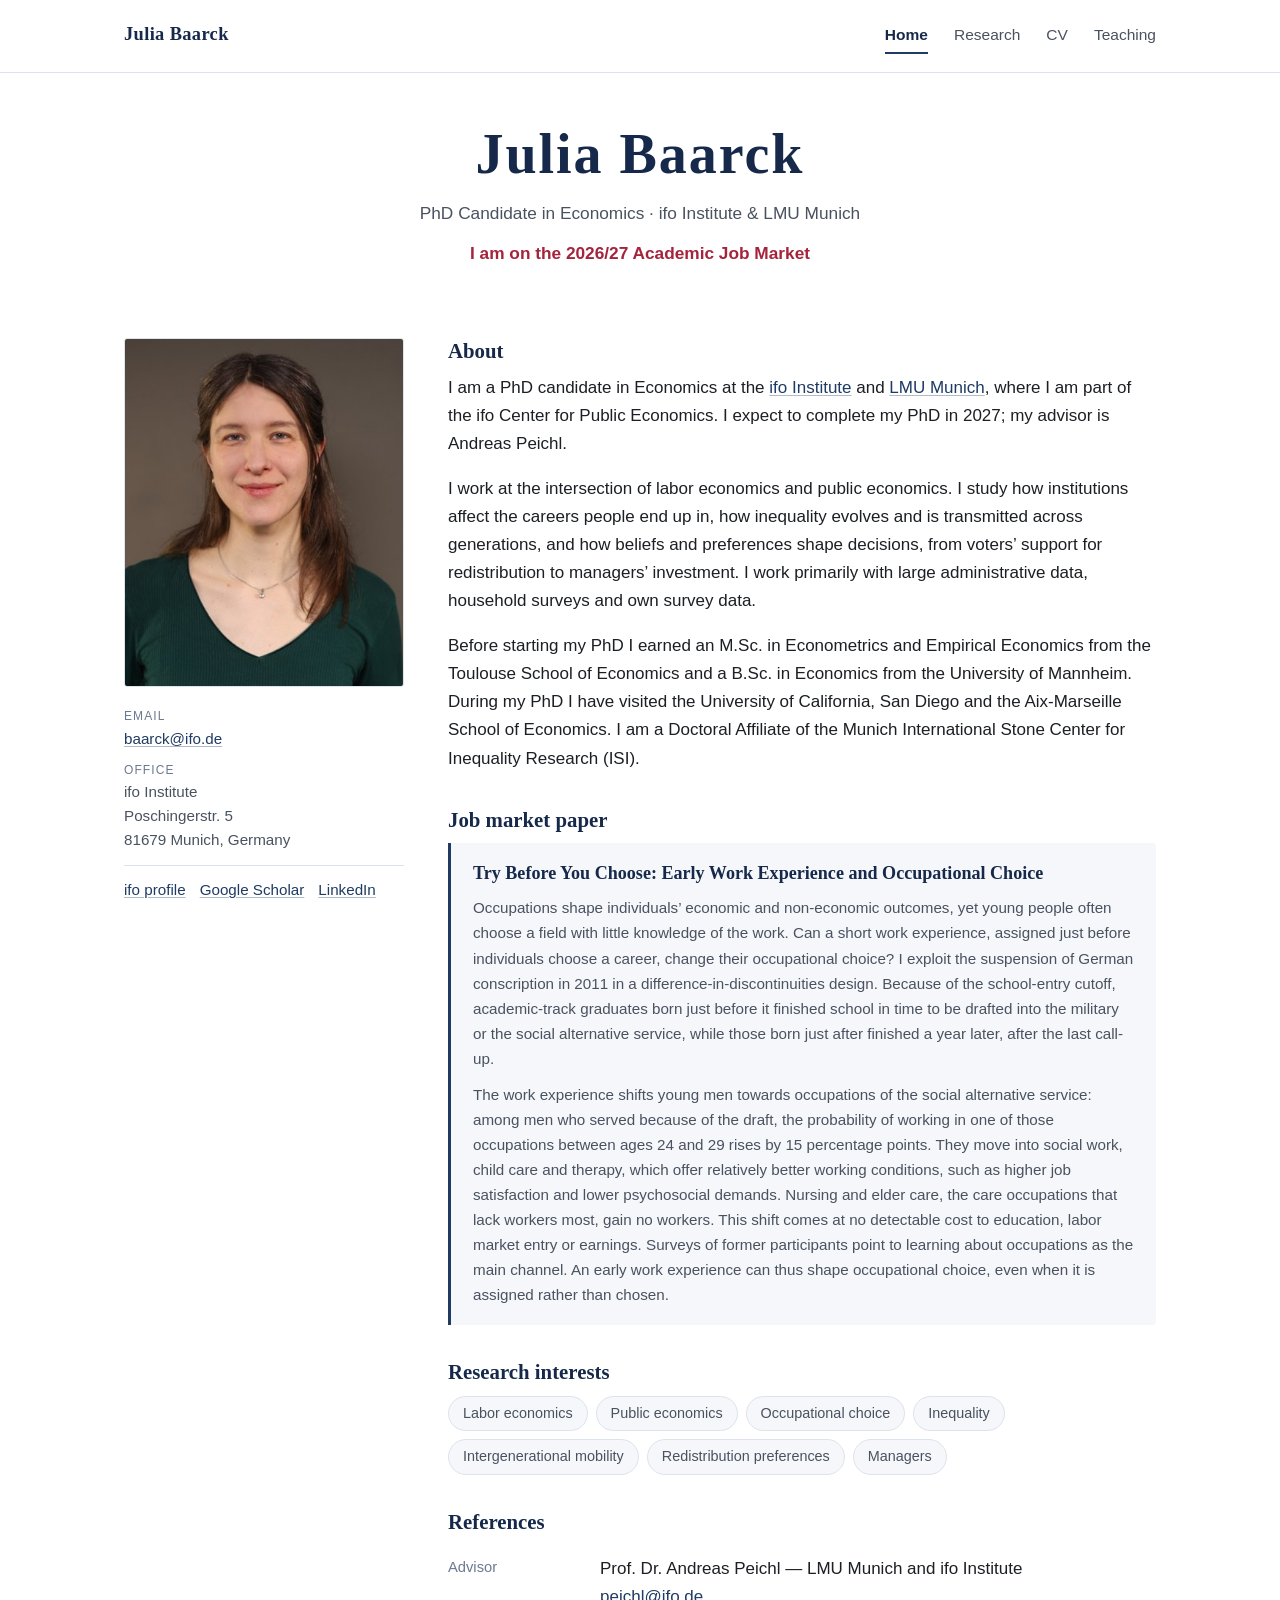
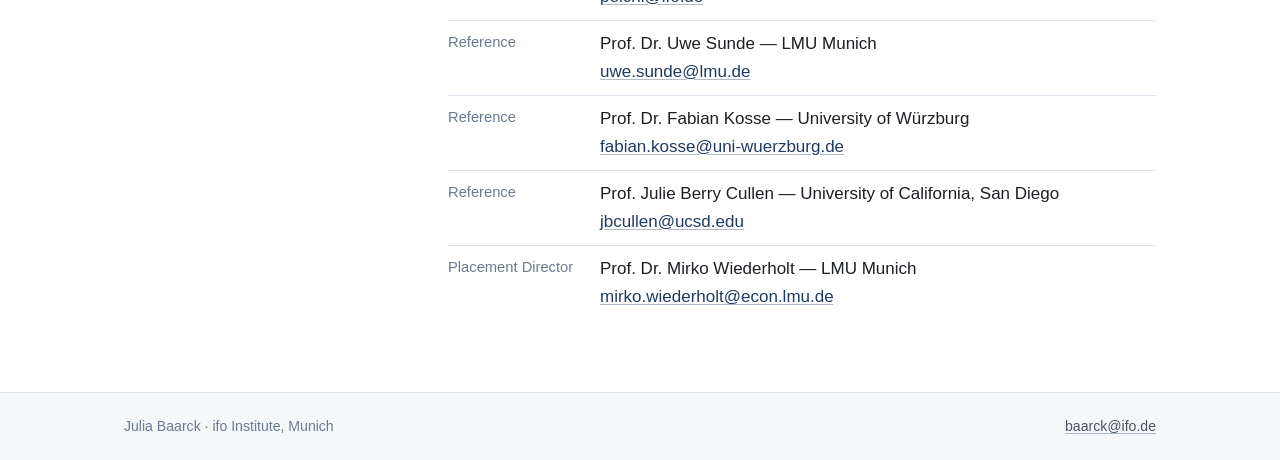
==== commit 00b77e3b: "Publish JMP link; update JMP abstract and CV Co-Authored-By: Claude Opus 5.5 <noreply@anthropic.com>" ====
--- a/index.html
+++ b/index.html
@@ -100,19 +100,22 @@
           people often choose a field with little knowledge of the work. Can a short work
           experience, assigned just before individuals choose a career, change their
           occupational choice? I exploit the suspension of German conscription in 2011 in a
-          difference-in-discontinuities design. Because of the school-entry cutoff, high-track
-          graduates born just before it finished school in time to be drafted into the military
-          or the social alternative service, while those born just after finished a year later,
-          after the last call-up.
+          difference-in-discontinuities design. Because of the school-entry cutoff,
+          academic-track graduates born just before it finished school in time to be drafted
+          into the military or the social alternative service, while those born just after
+          finished a year later, after the last call-up.
         </p>
         <p>
           The work experience shifts young men towards occupations of the social alternative
-          service, but not towards all of them alike: they move into social work, child care and
-          therapy rather than into nursing or elder care, and mainly into occupations with
-          better working conditions. This shift comes at no detectable cost to education, labor
-          market entry or earnings. Surveys of former participants point to information about
-          occupations as the channel. An early work experience can thus shape occupational
-          choice, even when individuals did not choose it.
+          service: among men who served because of the draft, the probability of working in one
+          of those occupations between ages 24 and 29 rises by 15 percentage points. They move
+          into social work, child care and therapy, which offer relatively better working
+          conditions, such as higher job satisfaction and lower psychosocial demands. Nursing
+          and elder care, the care occupations that lack workers most, gain no workers. This
+          shift comes at no detectable cost to education, labor market entry or earnings.
+          Surveys of former participants point to learning about occupations as the main
+          channel. An early work experience can thus shape occupational choice, even when it is
+          assigned rather than chosen.
         </p>
       </div>
 
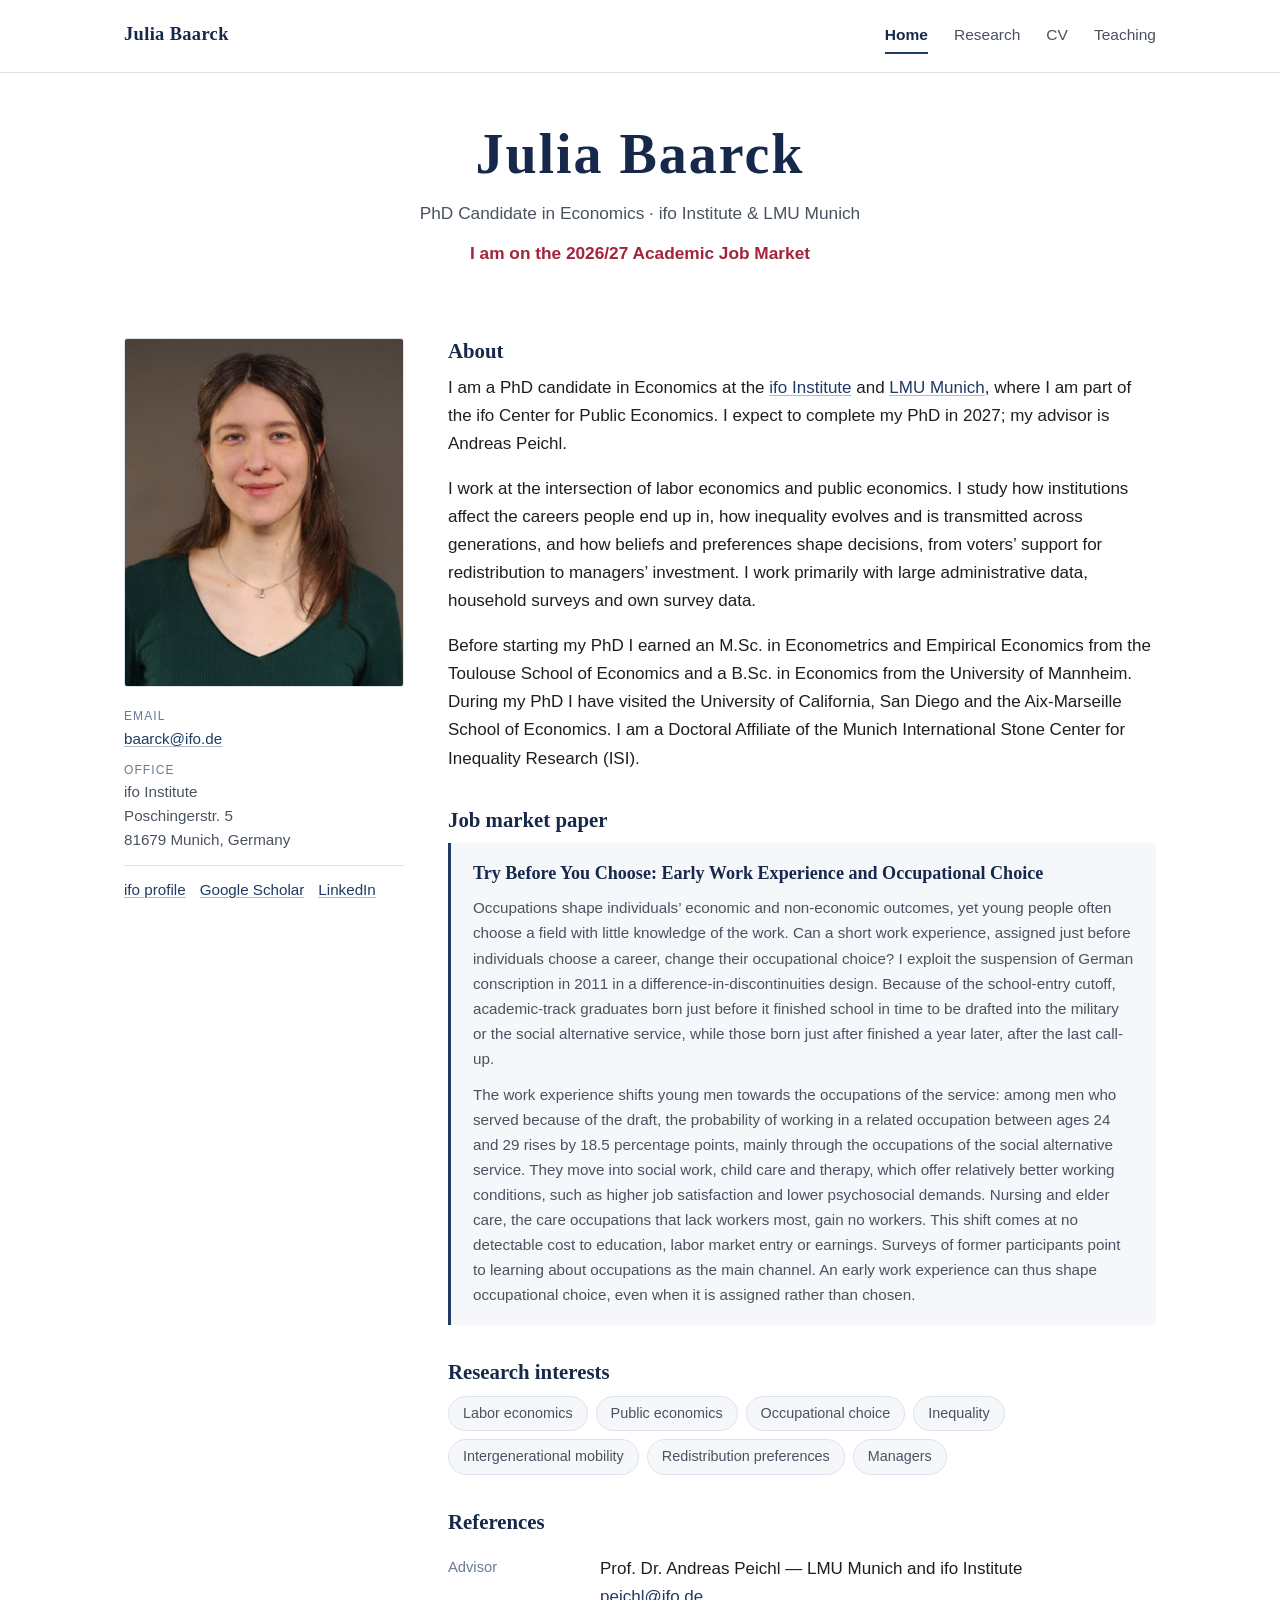
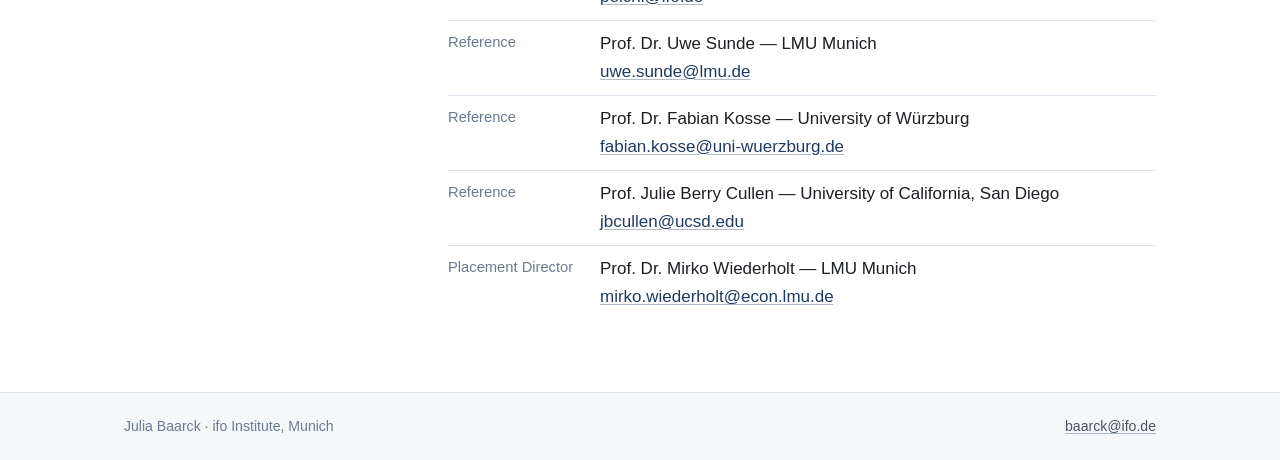
==== commit 46d9d0cf: "Update JMP abstract (new version, 9 Nov 2026) and CV Co-Authored-By: Claude Opus 5.5 <noreply@anthro" ====
--- a/index.html
+++ b/index.html
@@ -106,16 +106,16 @@
           finished a year later, after the last call-up.
         </p>
         <p>
-          The work experience shifts young men towards occupations of the social alternative
-          service: among men who served because of the draft, the probability of working in one
-          of those occupations between ages 24 and 29 rises by 15 percentage points. They move
-          into social work, child care and therapy, which offer relatively better working
-          conditions, such as higher job satisfaction and lower psychosocial demands. Nursing
-          and elder care, the care occupations that lack workers most, gain no workers. This
-          shift comes at no detectable cost to education, labor market entry or earnings.
-          Surveys of former participants point to learning about occupations as the main
-          channel. An early work experience can thus shape occupational choice, even when it is
-          assigned rather than chosen.
+          The work experience shifts young men towards the occupations of the service: among men
+          who served because of the draft, the probability of working in a related occupation
+          between ages 24 and 29 rises by 18.5 percentage points, mainly through the occupations
+          of the social alternative service. They move into social work, child care and therapy,
+          which offer relatively better working conditions, such as higher job satisfaction and
+          lower psychosocial demands. Nursing and elder care, the care occupations that lack
+          workers most, gain no workers. This shift comes at no detectable cost to education,
+          labor market entry or earnings. Surveys of former participants point to learning about
+          occupations as the main channel. An early work experience can thus shape occupational
+          choice, even when it is assigned rather than chosen.
         </p>
       </div>
 
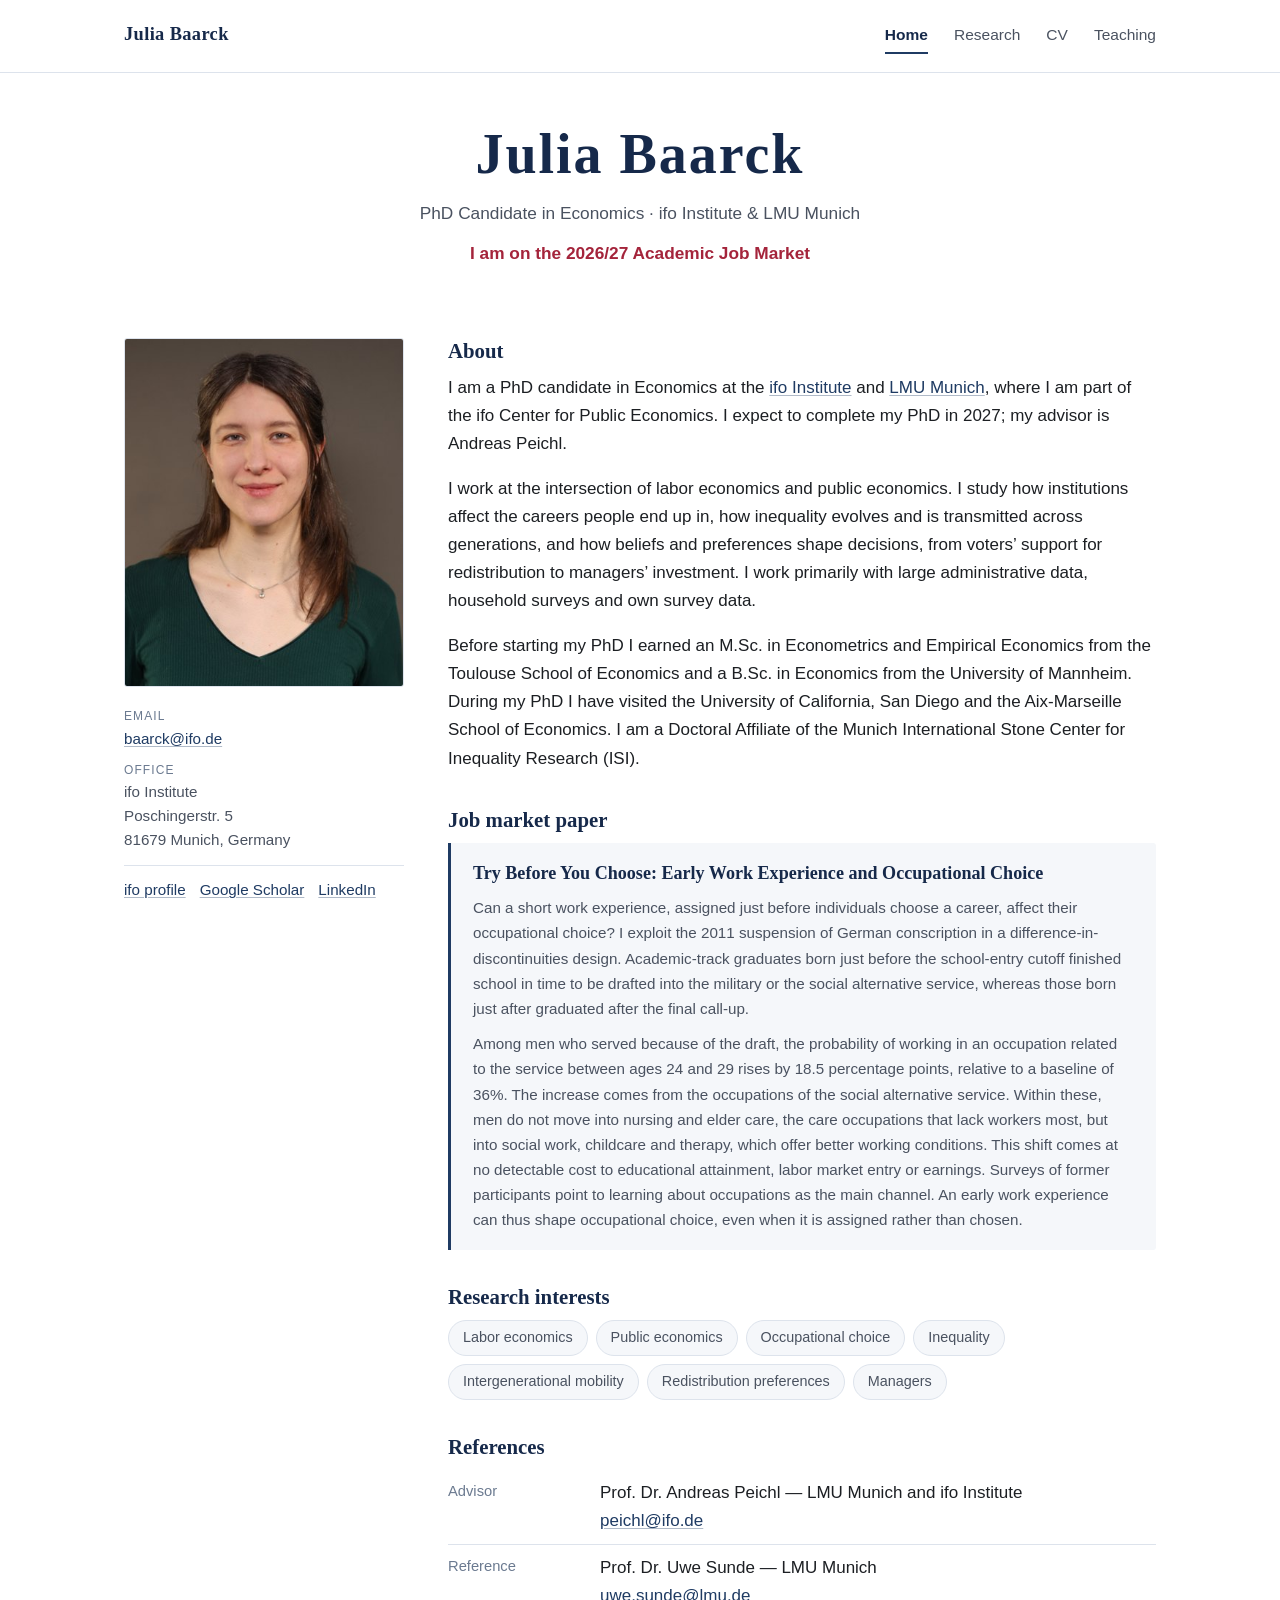
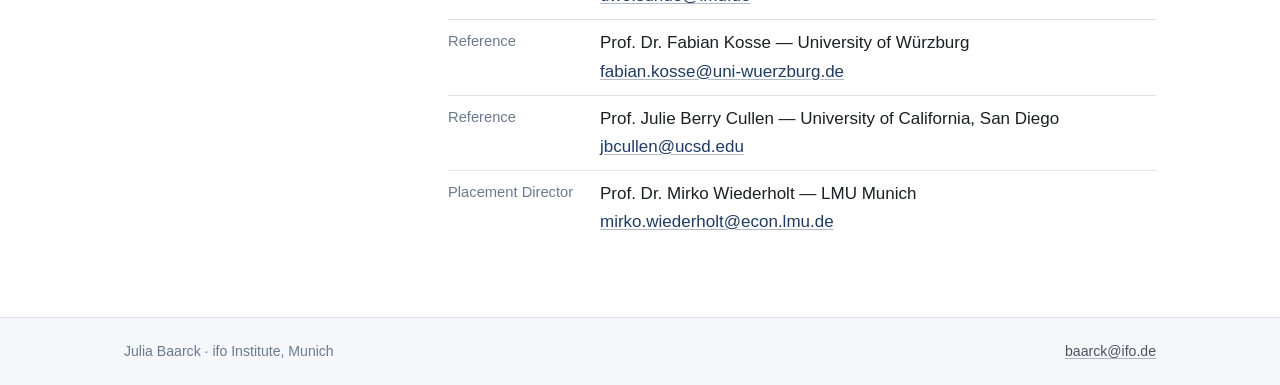
==== commit 4597e3be: "Update JMP abstract (new version, 11 Nov 2026) and CV Co-Authored-By: Claude Opus 5.5 <noreply@anthr" ====
--- a/index.html
+++ b/index.html
@@ -96,26 +96,23 @@
       <div class="jmp-card">
         <a class="title" href="research.html#jmp">Try Before You Choose: Early Work Experience and Occupational Choice</a>
         <p>
-          Occupations shape individuals&rsquo; economic and non-economic outcomes, yet young
-          people often choose a field with little knowledge of the work. Can a short work
-          experience, assigned just before individuals choose a career, change their
-          occupational choice? I exploit the suspension of German conscription in 2011 in a
-          difference-in-discontinuities design. Because of the school-entry cutoff,
-          academic-track graduates born just before it finished school in time to be drafted
-          into the military or the social alternative service, while those born just after
-          finished a year later, after the last call-up.
+          Can a short work experience, assigned just before individuals choose a career, affect
+          their occupational choice? I exploit the 2011 suspension of German conscription in a
+          difference-in-discontinuities design. Academic-track graduates born just before the
+          school-entry cutoff finished school in time to be drafted into the military or the
+          social alternative service, whereas those born just after graduated after the final
+          call-up.
         </p>
         <p>
-          The work experience shifts young men towards the occupations of the service: among men
-          who served because of the draft, the probability of working in a related occupation
-          between ages 24 and 29 rises by 18.5 percentage points, mainly through the occupations
-          of the social alternative service. They move into social work, child care and therapy,
-          which offer relatively better working conditions, such as higher job satisfaction and
-          lower psychosocial demands. Nursing and elder care, the care occupations that lack
-          workers most, gain no workers. This shift comes at no detectable cost to education,
-          labor market entry or earnings. Surveys of former participants point to learning about
-          occupations as the main channel. An early work experience can thus shape occupational
-          choice, even when it is assigned rather than chosen.
+          Among men who served because of the draft, the probability of working in an occupation
+          related to the service between ages 24 and 29 rises by 18.5 percentage points,
+          relative to a baseline of 36%. The increase comes from the occupations of the social
+          alternative service. Within these, men do not move into nursing and elder care, the
+          care occupations that lack workers most, but into social work, childcare and therapy,
+          which offer better working conditions. This shift comes at no detectable cost to
+          educational attainment, labor market entry or earnings. Surveys of former participants
+          point to learning about occupations as the main channel. An early work experience can
+          thus shape occupational choice, even when it is assigned rather than chosen.
         </p>
       </div>
 
